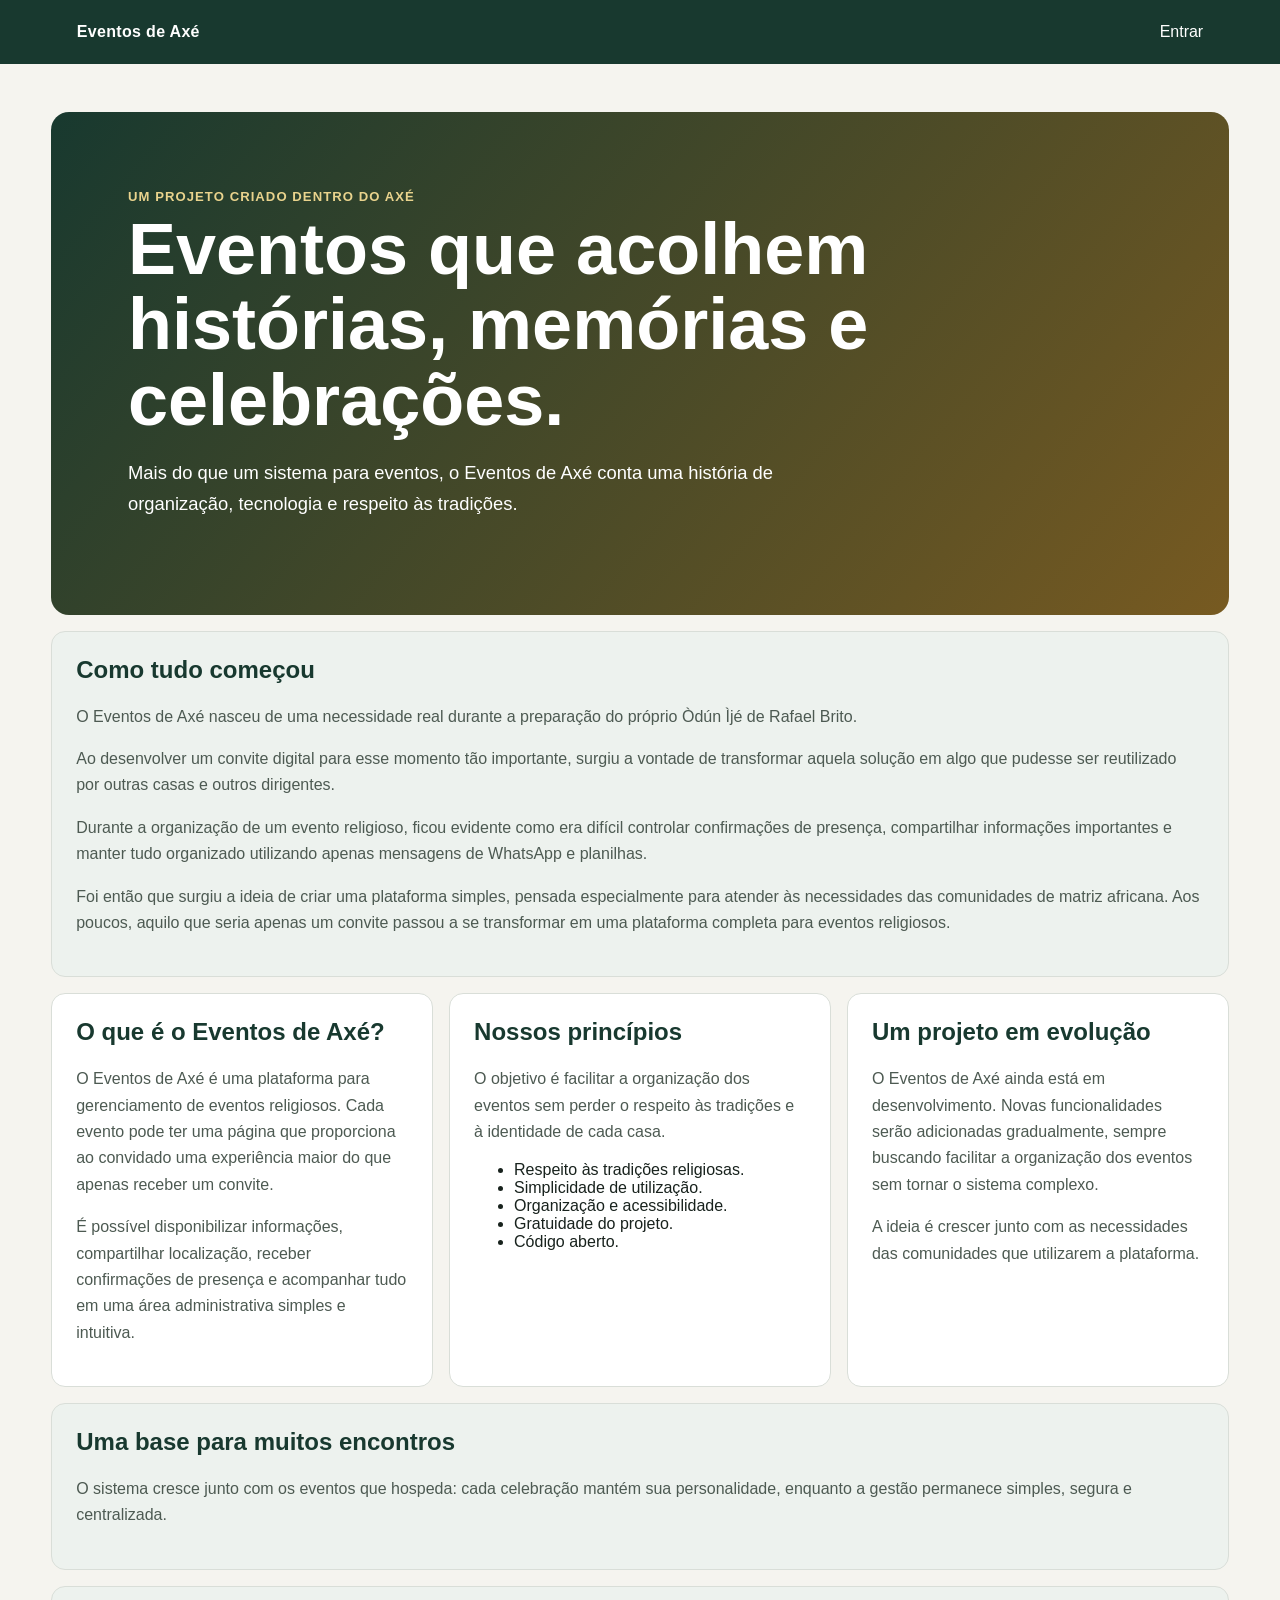
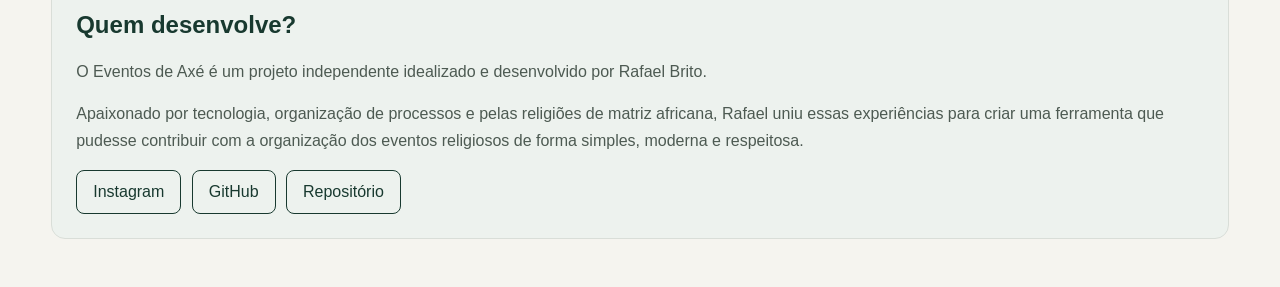
==== index.html @ 7046e620 "Add files via upload" ====
<!doctype html>
<html lang="pt-BR"><head><meta charset="utf-8"><meta name="viewport" content="width=device-width,initial-scale=1"><title>Eventos de Axé</title><link rel="stylesheet" href="assets/css/portal.css"><link rel="stylesheet" href="assets/css/performance.css"></head>
<body><header class="portal-header"><a href="#/" class="brand">Eventos de Axé</a><nav id="navigation"></nav></header><main id="app" class="portal-main" aria-live="polite"></main><script src="assets/js/config.js"></script><script src="assets/js/session.js"></script><script src="assets/js/app.js"></script><script src="assets/js/api.js"></script><script src="js/portal-app.js"></script></body></html>
---- assets/css/portal.css ----
:root{font-family:Inter,Arial,sans-serif;color:#18221d;background:#f5f4ef}*{box-sizing:border-box}body{margin:0}.portal-header{min-height:64px;padding:0 6vw;display:flex;align-items:center;justify-content:space-between;background:#18392f;color:#fff}.brand{font-weight:800;color:#fff;text-decoration:none;letter-spacing:.02em}.portal-header nav{display:flex;gap:1rem;align-items:center;flex-wrap:wrap;justify-content:flex-end}.portal-header nav a,.portal-header nav button{color:#fff;background:none;border:0;font:inherit;cursor:pointer;text-decoration:none}.portal-main{width:min(1180px,92vw);margin:3rem auto}.panel{background:#fff;border-radius:18px;padding:clamp(1.5rem,4vw,3.5rem);box-shadow:0 12px 35px #18392f14}.home-panel{padding:0;background:none;box-shadow:none}.institutional-hero{padding:clamp(2rem,6vw,5rem);border-radius:18px;background:linear-gradient(130deg,#18392f,#775a21);color:#fff}.institutional-hero .eyebrow{color:#e9d38d}.institutional-hero h1{max-width:760px;margin:.5rem 0 1rem;font-size:clamp(2.2rem,6vw,4.5rem);line-height:1.05}.institutional-lead{max-width:650px;font-size:1.15rem;line-height:1.7}.institutional-grid{display:grid;grid-template-columns:repeat(3,1fr);gap:1rem;margin-top:1rem}.institutional-grid article,.institutional-note{border:1px solid #d9ded8;border-radius:14px;padding:1.5rem;background:#fff}.institutional-grid h2,.institutional-note h2{margin-top:0;color:#18392f}.institutional-grid p,.institutional-note p{color:#4d5a52;line-height:1.65}.institutional-note{margin-top:1rem;background:#edf2ee}.stack{display:grid;gap:1rem}.grid,.event-grid{display:grid;grid-template-columns:repeat(auto-fit,minmax(240px,1fr));gap:1rem}.card{border:1px solid #d9ded8;border-radius:12px;padding:1.25rem;background:#fff}.card h2{margin-top:0}.button{display:inline-block;border:1px solid #18392f;border-radius:8px;background:#18392f;color:#fff;padding:.75rem 1rem;font-weight:700;text-decoration:none;cursor:pointer;font:inherit}.button.secondary{background:transparent;color:#18392f}.button.danger{background:#a72d29;border-color:#a72d29;padding:.45rem .7rem;font-size:.88rem}.form{display:grid;gap:1rem;max-width:520px}.compact-form{max-width:none}.form label{display:grid;gap:.4rem;font-weight:700}.form input{padding:.75rem;border:1px solid #aab5ad;border-radius:8px;font:inherit;width:100%}.message{min-height:1.25rem}.error{color:#9d1e16}.muted{color:#5e6a63}.eyebrow{margin:0 0 .35rem;color:#65756b;font-size:.82rem;font-weight:800;letter-spacing:.08em;text-transform:uppercase}.page-heading{display:flex;align-items:flex-start;justify-content:space-between;gap:1rem;margin-bottom:2rem}.page-heading h1{margin:.1rem 0 .35rem}.admin-layout,.profile-grid{display:grid;grid-template-columns:repeat(2,minmax(0,1fr));gap:1rem;align-items:start}.profile-grid{grid-template-columns:repeat(3,minmax(0,1fr))}.admin-section{margin-top:2.5rem}.section-title-row{display:flex;align-items:center;justify-content:space-between;margin-bottom:1rem}.section-title-row h2{margin:0}.section-title-row span{display:grid;place-items:center;min-width:2rem;height:2rem;border-radius:99px;background:#e8efe9;color:#18392f;font-weight:800}.event-card{display:flex;flex-direction:column;align-items:flex-start;gap:.65rem}.event-card h2{margin:0}.card-actions{display:flex;gap:.65rem;flex-wrap:wrap;margin-top:auto}.table-wrap{overflow-x:auto;border:1px solid #d9ded8;border-radius:12px}.table-wrap table{width:100%;border-collapse:collapse;min-width:600px}.table-wrap th,.table-wrap td{padding:.9rem;text-align:left;border-bottom:1px solid #e6eae6}.table-wrap tr:last-child td{border:0}.table-wrap th{background:#f4f7f4}.event-frame{width:100%;min-height:1200px;border:0;border-radius:12px;background:#fff}.dashboard-panel{padding:clamp(1rem,2vw,1.5rem)}.dashboard-heading{padding:0 1rem;margin-bottom:1rem}.text-link{color:#18392f}@media(max-width:800px){.institutional-grid,.admin-layout,.profile-grid{grid-template-columns:1fr}.portal-header{padding:1rem 4vw;gap:.75rem;align-items:flex-start}.portal-main{margin:1.5rem auto}.panel{padding:1.25rem}.page-heading{flex-direction:column}.dashboard-heading{padding:0}.event-frame{min-height:1100px}}@media(max-width:520px){.portal-header nav{gap:.65rem;font-size:.9rem}.card-actions .button{width:100%;text-align:center}}
---- assets/css/performance.css ----
.frame-loading{display:flex;align-items:center;justify-content:center;gap:.7rem;min-height:180px;border:1px solid #d9ded8;border-radius:12px;color:#526158;font-weight:700}.frame-loading span{width:1.2rem;height:1.2rem;border:3px solid #cbd8ce;border-top-color:#18392f;border-radius:50%;animation:frame-spin .75s linear infinite}@keyframes frame-spin{to{transform:rotate(360deg)}}@media(prefers-reduced-motion:reduce){.frame-loading span{animation:none}}
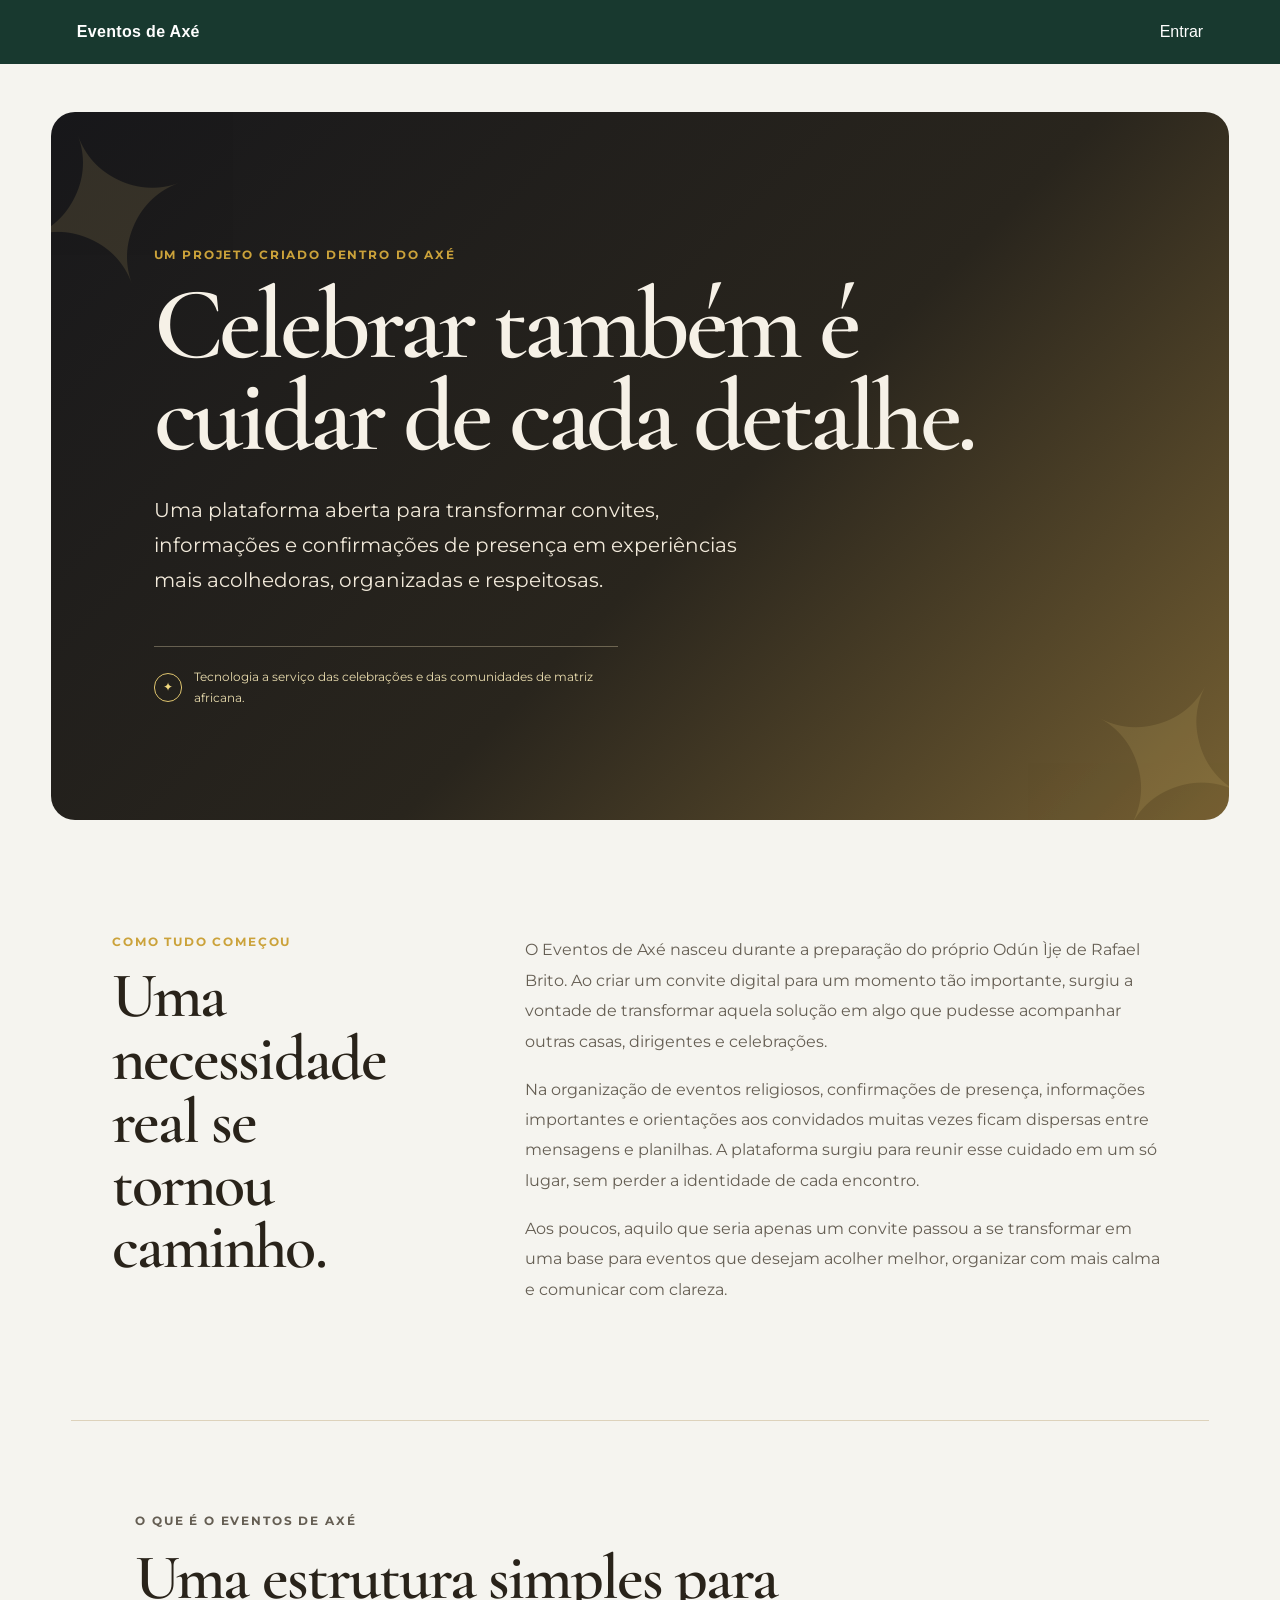
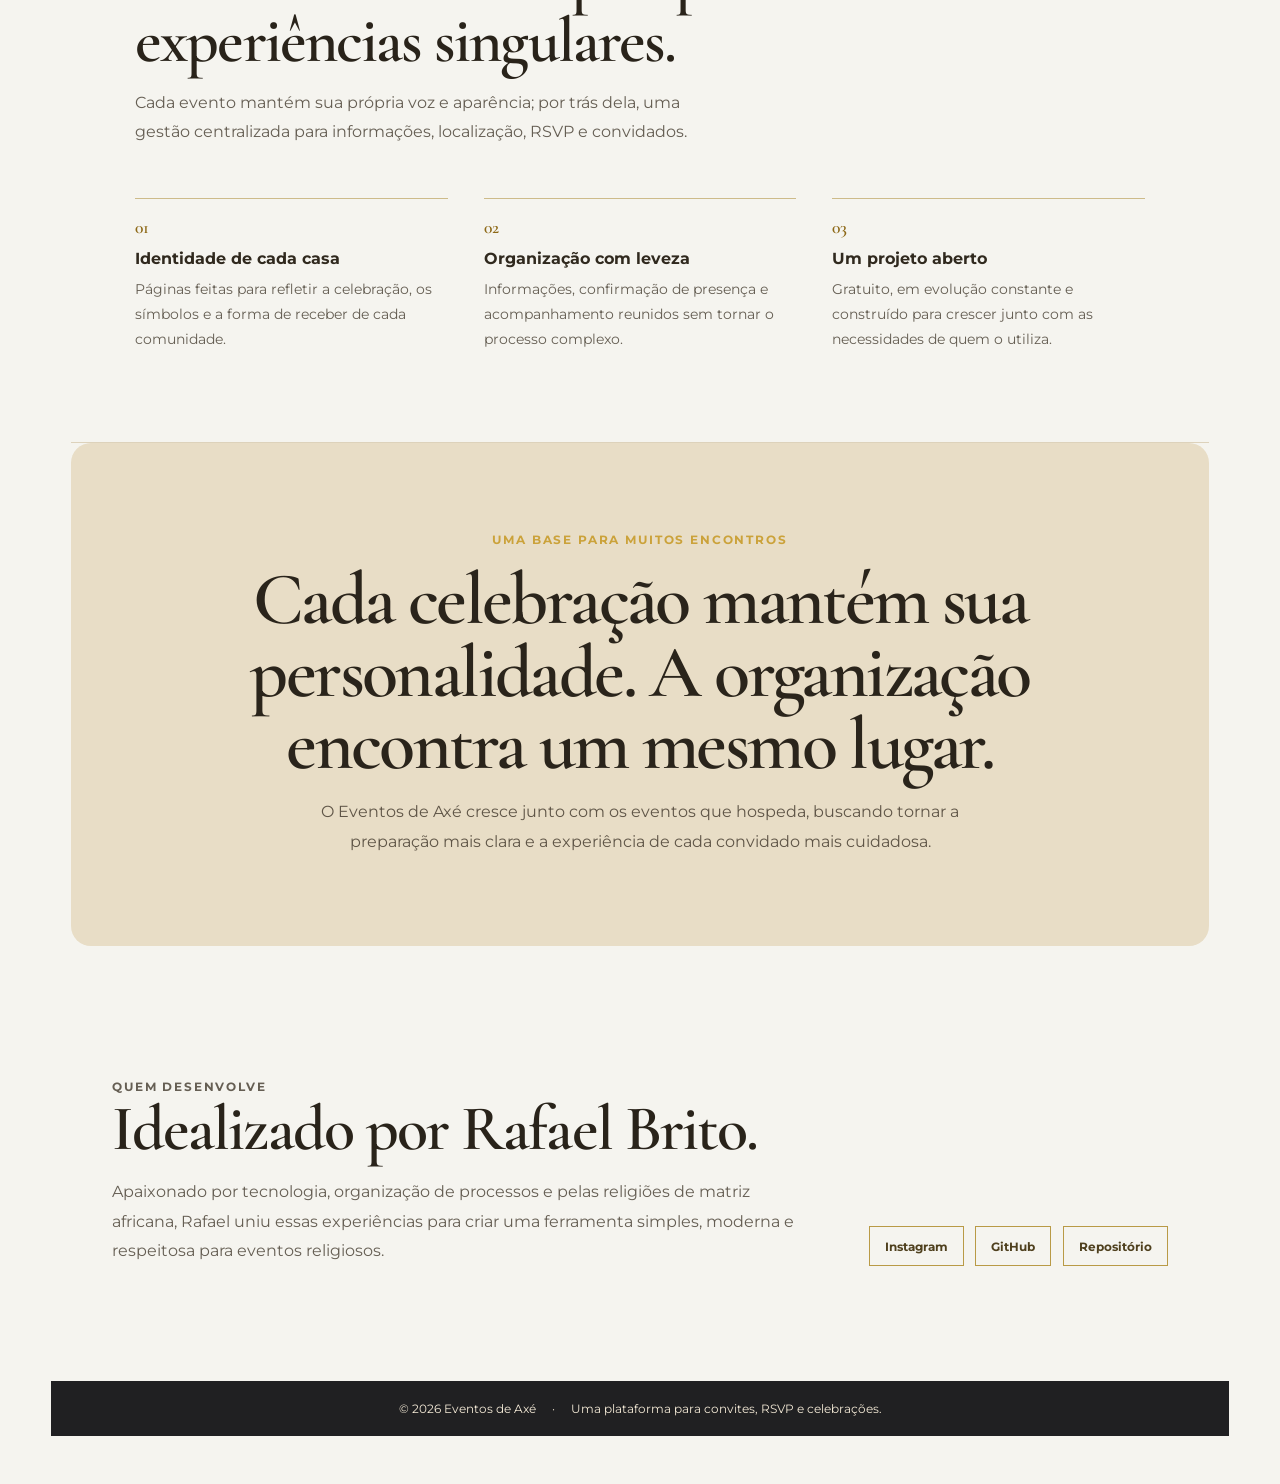
==== commit 6a086065: "Add files via upload" ====
--- a/index.html
+++ b/index.html
@@ -1,3 +1,3 @@
 <!doctype html>
-<html lang="pt-BR"><head><meta charset="utf-8"><meta name="viewport" content="width=device-width,initial-scale=1"><title>Eventos de Axé</title><link rel="stylesheet" href="assets/css/portal.css"><link rel="stylesheet" href="assets/css/performance.css"></head>
+<html lang="pt-BR"><head><meta charset="utf-8"><meta name="viewport" content="width=device-width,initial-scale=1"><meta name="description" content="Eventos de Axé: uma plataforma aberta para organizar convites, RSVP e celebrações com respeito às tradições."><title>Eventos de Axé</title><link rel="preconnect" href="https://fonts.googleapis.com"><link rel="preconnect" href="https://fonts.gstatic.com" crossorigin><link href="https://fonts.googleapis.com/css2?family=Cormorant+Garamond:ital,wght@0,500;0,600;0,700;1,500;1,600&family=Montserrat:wght@400;500;600;700&display=swap" rel="stylesheet"><link rel="stylesheet" href="assets/css/portal.css"><link rel="stylesheet" href="assets/css/performance.css"><link rel="stylesheet" href="assets/css/home-editorial.css"></head>
 <body><header class="portal-header"><a href="#/" class="brand">Eventos de Axé</a><nav id="navigation"></nav></header><main id="app" class="portal-main" aria-live="polite"></main><script src="assets/js/config.js"></script><script src="assets/js/session.js"></script><script src="assets/js/app.js"></script><script src="assets/js/api.js"></script><script src="js/portal-app.js"></script></body></html>
--- a/assets/css/home-editorial.css
+++ b/assets/css/home-editorial.css
@@ -0,0 +1,41 @@
+/* Página institucional: linguagem editorial compartilhada com os eventos. */
+.home-panel { --ink: #202022; --cream: #f6f1e7; --paper: #eee5d4; --gold: #cba23a; --gold-deep: #8d6816; --muted: #655e53; color: var(--ink); font-family: Montserrat, Arial, sans-serif; }
+.home-panel .system-hero { position: relative; overflow: hidden; padding: clamp(4.5rem, 11vw, 8.5rem) clamp(1.5rem, 8vw, 8rem) clamp(4.5rem, 9vw, 7rem); border-radius: 1.5rem; background: linear-gradient(135deg, #18181b 0%, #29251d 56%, #aa8841 130%); color: var(--cream); }
+.home-panel .system-hero::before, .home-panel .system-hero::after { position: absolute; color: #ebcf7a; font: 13rem/1 "Cormorant Garamond", Georgia, serif; opacity: .13; content: "✦"; }
+.home-panel .system-hero::before { top: .2rem; left: -1.9rem; transform: rotate(-20deg); }
+.home-panel .system-hero::after { right: -1.4rem; bottom: -3rem; transform: rotate(28deg); }
+.home-panel .system-hero > * { position: relative; z-index: 1; }
+.home-panel .system-kicker, .home-panel .system-overline { margin: 0 0 1rem; color: var(--gold); font-size: .72rem; font-weight: 700; letter-spacing: .16em; text-transform: uppercase; }
+.home-panel .system-hero h1 { max-width: 52rem; margin: 0; font: 600 clamp(3.25rem, 8vw, 6.6rem)/.9 "Cormorant Garamond", Georgia, serif; letter-spacing: -.04em; }
+.home-panel .system-lead { max-width: 39rem; margin: 1.9rem 0 0; color: #f2eadb; font-size: clamp(1rem, 1.8vw, 1.22rem); line-height: 1.8; }
+.home-panel .system-hero-note { display: flex; gap: .75rem; align-items: center; max-width: 29rem; margin: 3rem 0 0; padding-top: 1.25rem; border-top: 1px solid #f4e6bf52; color: #e9dcae; font-size: .78rem; line-height: 1.65; }
+.home-panel .system-hero-note span { display: grid; flex: 0 0 auto; place-items: center; width: 1.8rem; height: 1.8rem; border: 1px solid #dec46e; border-radius: 50%; color: #f2d97e; }
+.home-panel .editorial-section { width: min(100%, 66rem); margin: 0 auto; padding: clamp(4.5rem, 9vw, 7.5rem) 0; }
+.home-panel .story-layout { display: grid; grid-template-columns: minmax(11rem, .7fr) minmax(0, 1.45fr); gap: clamp(2.2rem, 8vw, 8rem); align-items: start; }
+.home-panel .story-layout h2, .home-panel .principles-heading h2, .home-panel .developer-copy h2 { margin: 0; color: #29231a; font: 600 clamp(2.75rem, 5vw, 4.2rem)/.98 "Cormorant Garamond", Georgia, serif; letter-spacing: -.03em; }
+.home-panel .story-copy { color: var(--muted); font-size: 1rem; line-height: 1.9; }
+.home-panel .story-copy p { margin: 0 0 1.1rem; }
+.home-panel .story-copy p:last-child { margin-bottom: 0; }
+.home-panel .principles { width: min(100% - 2.5rem, 78rem); margin: 0 auto; padding: clamp(3.5rem, 7vw, 6rem) clamp(1.25rem, 5vw, 4.25rem); border-block: 1px solid #ddd2bb; }
+.home-panel .principles-heading { max-width: 42rem; }
+.home-panel .principles-heading p { max-width: 35rem; color: var(--muted); line-height: 1.8; }
+.home-panel .principles-grid { display: grid; grid-template-columns: repeat(3, 1fr); gap: 2.25rem; margin-top: 3.25rem; }
+.home-panel .principle { padding-top: 1.1rem; border-top: 1px solid #cdbb8a; }
+.home-panel .principle span { color: var(--gold-deep); font: 600 1.1rem "Cormorant Garamond", Georgia, serif; }
+.home-panel .principle h3 { margin: .7rem 0 .55rem; color: #30291e; font-size: 1rem; }
+.home-panel .principle p { margin: 0; color: var(--muted); font-size: .9rem; line-height: 1.75; }
+.home-panel .system-statement { position: relative; overflow: hidden; width: min(100% - 2.5rem, 78rem); margin: 0 auto; padding: clamp(3.5rem, 7vw, 6rem) clamp(1.5rem, 8vw, 7rem); border-radius: 1.25rem; background: #e8ddc6; text-align: center; }
+.home-panel .system-statement h2 { max-width: 49rem; margin: .3rem auto 1rem; color: #2a241b; font: 600 clamp(2.7rem, 5.8vw, 4.8rem)/.98 "Cormorant Garamond", Georgia, serif; letter-spacing: -.035em; }
+.home-panel .system-statement p:last-child { max-width: 41rem; margin: 0 auto; color: #5f5547; line-height: 1.85; }
+.home-panel .developer { display: grid; grid-template-columns: minmax(0, 1fr) auto; gap: 2.5rem; align-items: end; width: min(100%, 66rem); margin: 0 auto; padding: clamp(4.5rem, 9vw, 7.5rem) 0; }
+.home-panel .developer-copy { max-width: 44rem; }
+.home-panel .developer-copy p { margin: 1rem 0 0; color: var(--muted); line-height: 1.85; }
+.home-panel .developer-links { display: flex; gap: .7rem; flex-wrap: wrap; }
+.home-panel .developer-links a { padding: .7rem .95rem; border: 1px solid #b99a46; color: #4f401e; font-size: .76rem; font-weight: 700; text-decoration: none; transition: background .2s ease, color .2s ease; }
+.home-panel .developer-links a:hover, .home-panel .developer-links a:focus-visible { background: #27231e; color: #fff; outline: 0; }
+.home-panel .system-footer { display: flex; justify-content: center; gap: .65rem 1rem; padding: 1.25rem; background: #202022; color: #f4ead7; font-size: .75rem; text-align: center; flex-wrap: wrap; }
+.home-panel .system-footer p { margin: 0; }
+.home-panel .system-footer a { color: inherit; text-decoration: none; }
+.home-panel .system-footer a:hover { text-decoration: underline; }
+@media (max-width: 760px) { .home-panel .story-layout, .home-panel .principles-grid, .home-panel .developer { grid-template-columns: 1fr; } .home-panel .story-layout { gap: 1.4rem; } .home-panel .principles-grid { gap: 1.6rem; } .home-panel .developer { gap: 1.8rem; } }
+@media (max-width: 520px) { .home-panel .system-hero { border-radius: 0; margin-inline: -4vw; } .home-panel .system-statement { width: 100%; border-radius: 0; } .home-panel .principles { width: 100%; } .home-panel .system-footer { font-size: .7rem; } }
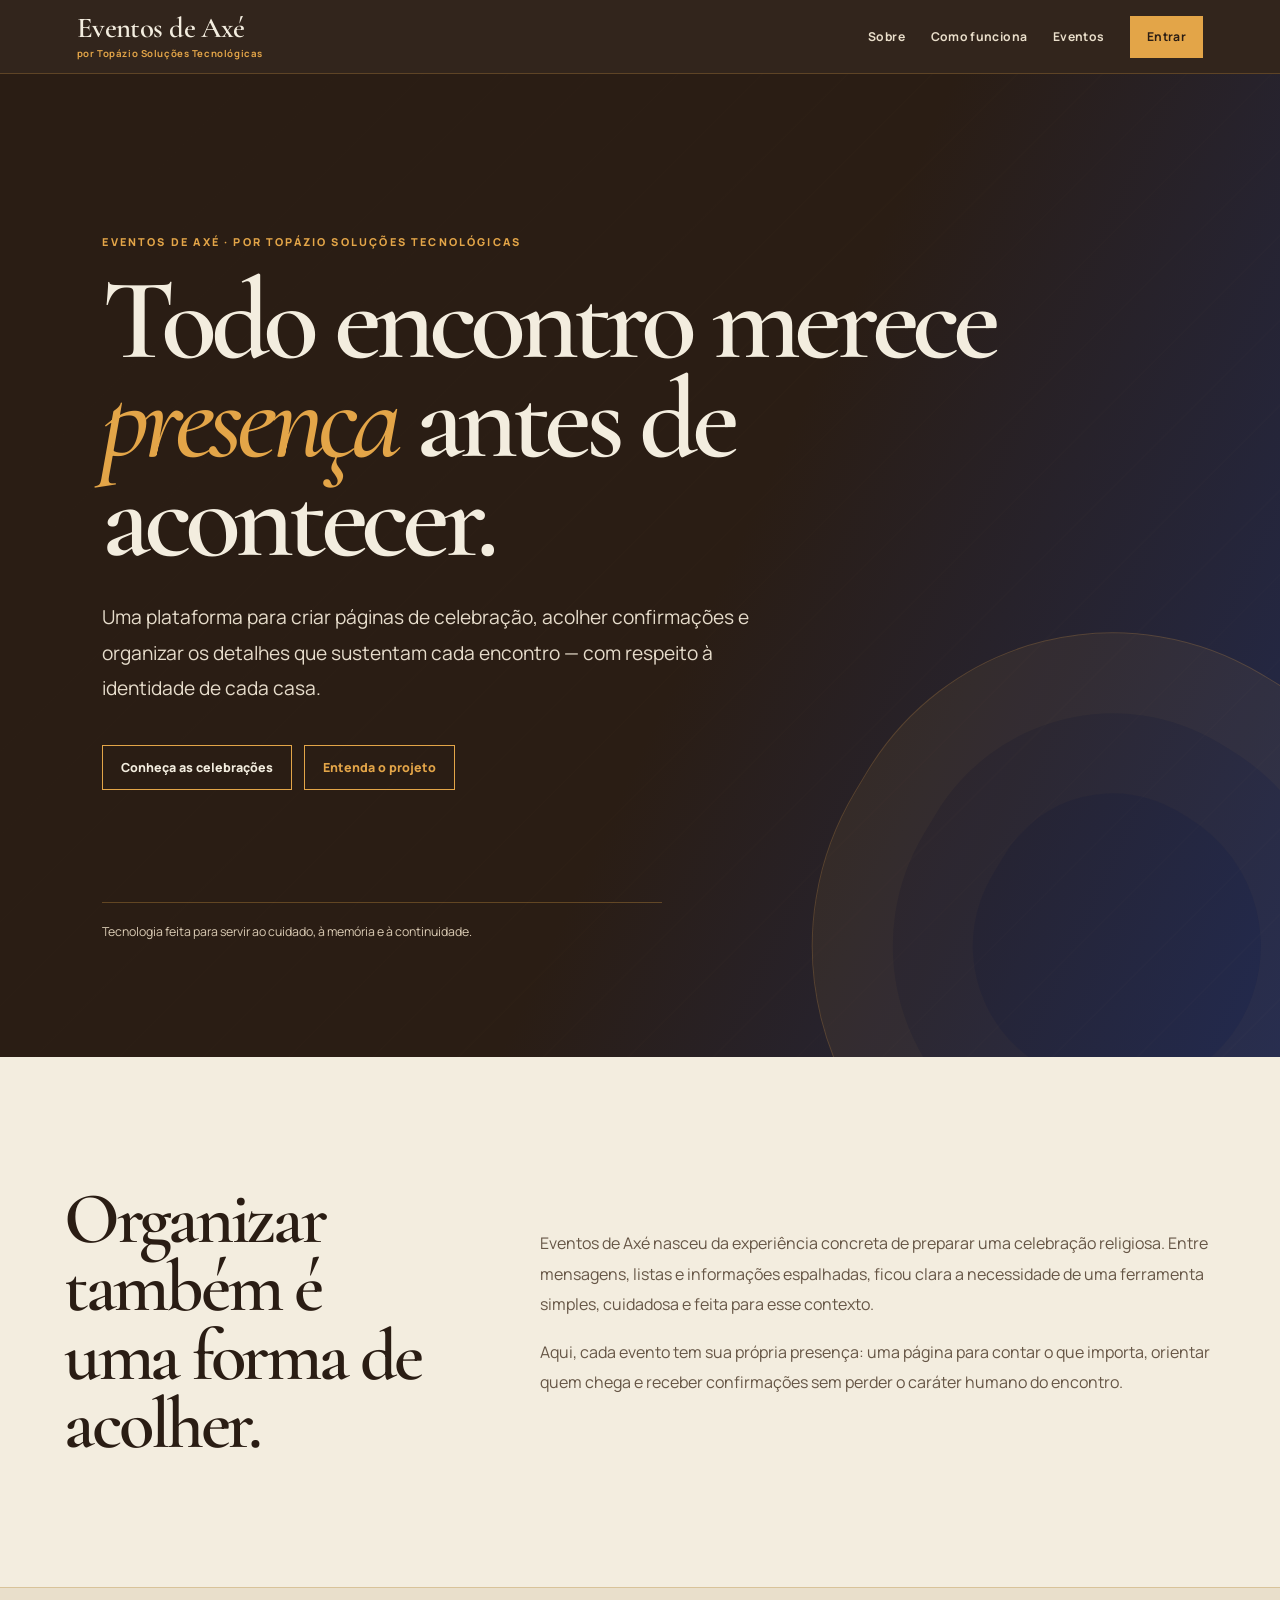
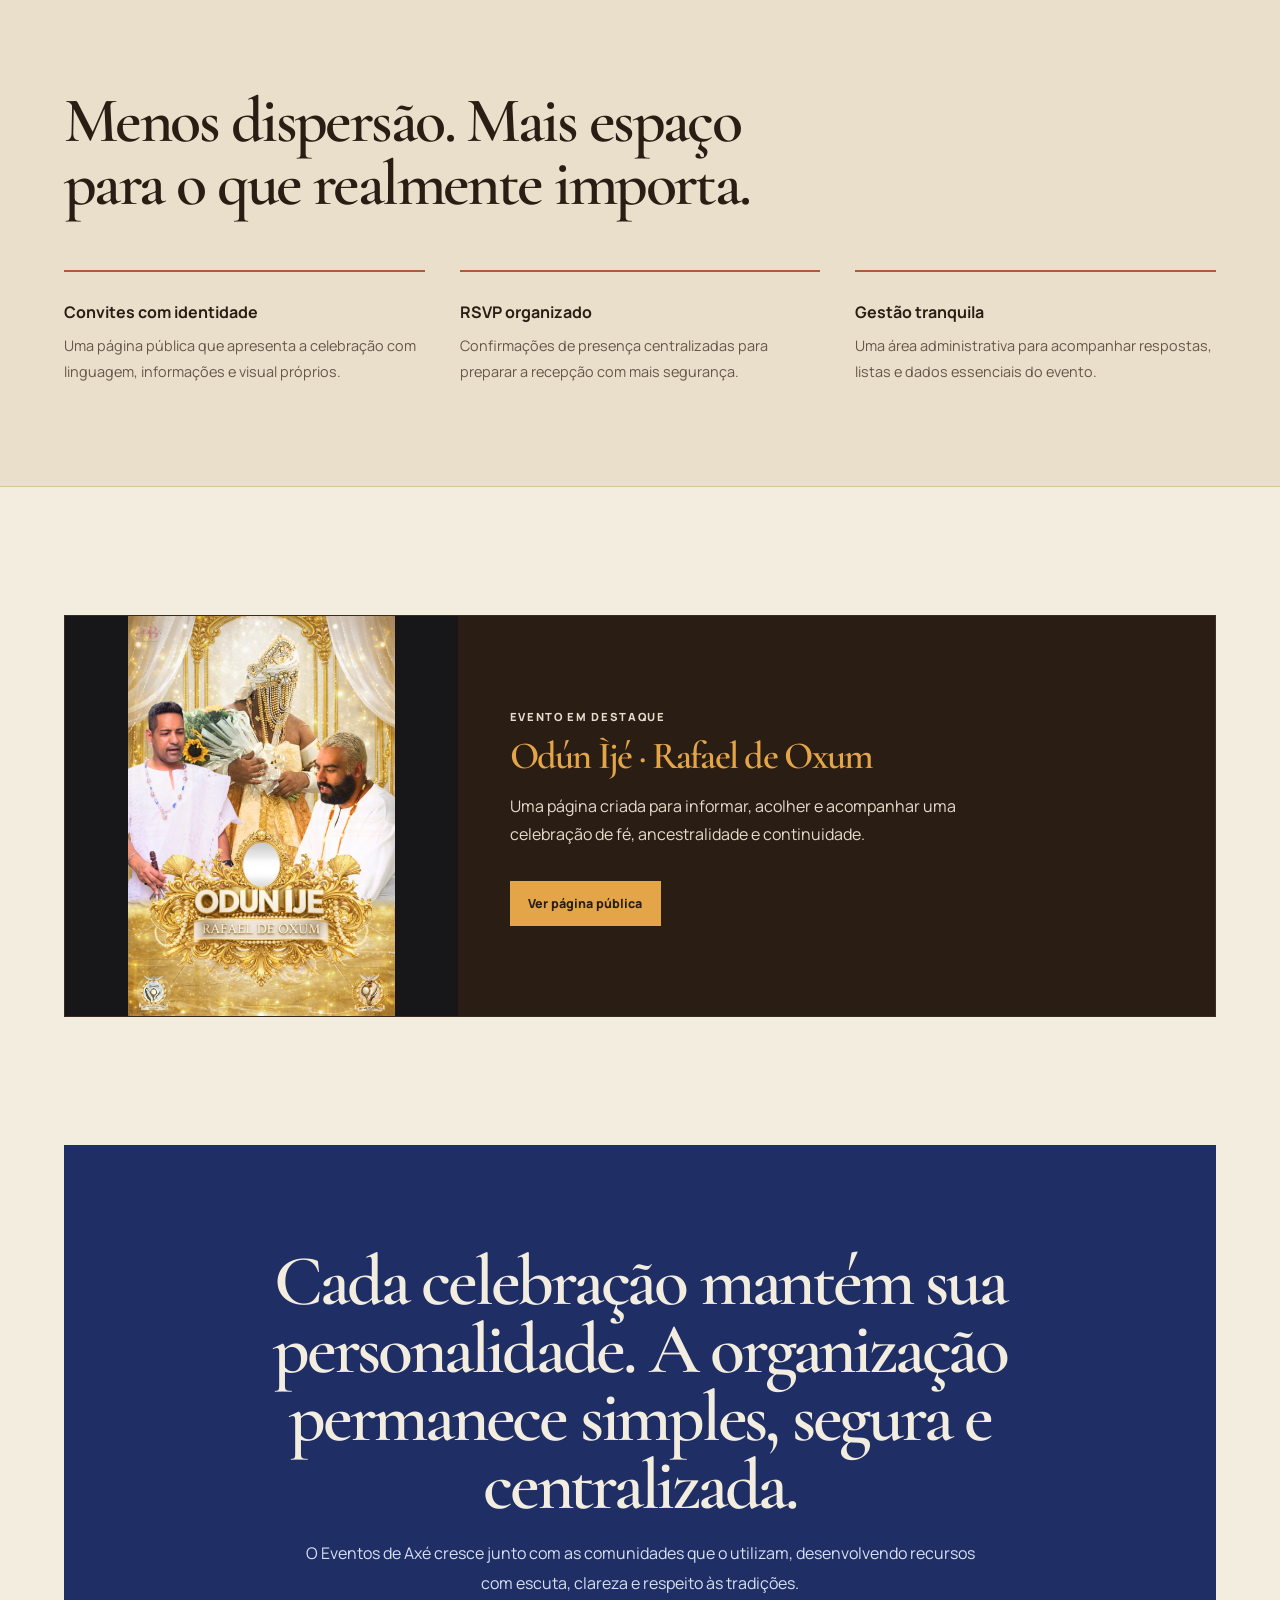
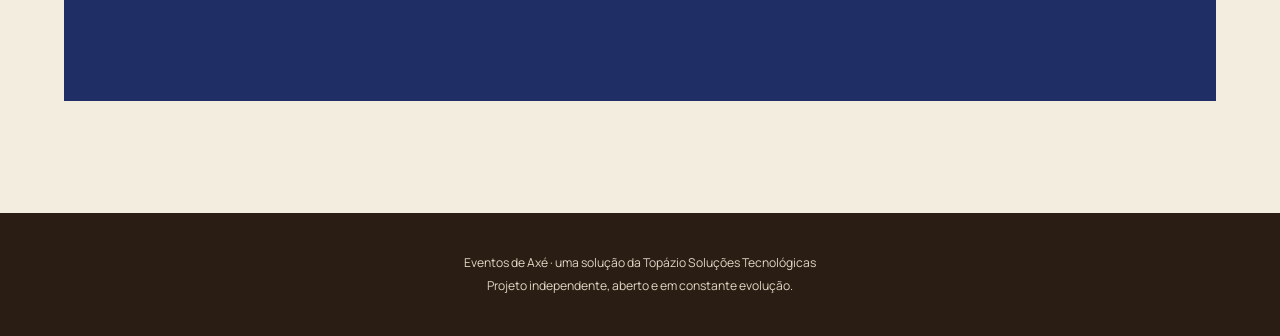
==== commit 49498f7f: "Add files via upload" ====
--- a/index.html
+++ b/index.html
@@ -1,3 +1,24 @@
 <!doctype html>
-<html lang="pt-BR"><head><meta charset="utf-8"><meta name="viewport" content="width=device-width,initial-scale=1"><meta name="description" content="Eventos de Axé: uma plataforma aberta para organizar convites, RSVP e celebrações com respeito às tradições."><title>Eventos de Axé</title><link rel="preconnect" href="https://fonts.googleapis.com"><link rel="preconnect" href="https://fonts.gstatic.com" crossorigin><link href="https://fonts.googleapis.com/css2?family=Cormorant+Garamond:ital,wght@0,500;0,600;0,700;1,500;1,600&family=Montserrat:wght@400;500;600;700&display=swap" rel="stylesheet"><link rel="stylesheet" href="assets/css/portal.css"><link rel="stylesheet" href="assets/css/performance.css"><link rel="stylesheet" href="assets/css/home-editorial.css"></head>
-<body><header class="portal-header"><a href="#/" class="brand">Eventos de Axé</a><nav id="navigation"></nav></header><main id="app" class="portal-main" aria-live="polite"></main><script src="assets/js/config.js"></script><script src="assets/js/session.js"></script><script src="assets/js/app.js"></script><script src="assets/js/api.js"></script><script src="js/portal-app.js"></script></body></html>
+<html lang="pt-BR">
+<head>
+  <meta charset="utf-8">
+  <meta name="viewport" content="width=device-width, initial-scale=1">
+  <meta name="theme-color" content="#2a1d14">
+  <meta name="description" content="Eventos de Axé: páginas de celebração, RSVP e gestão para eventos de comunidades de matriz africana.">
+  <title>Eventos de Axé</title>
+  <link rel="preconnect" href="https://fonts.googleapis.com">
+  <link rel="preconnect" href="https://fonts.gstatic.com" crossorigin>
+  <link href="https://fonts.googleapis.com/css2?family=Cormorant+Garamond:ital,wght@0,500;0,600;0,700;1,500;1,600&family=Manrope:wght@400;500;600;700;800&display=swap" rel="stylesheet">
+  <link rel="stylesheet" href="assets/css/portal.css">
+  <link rel="stylesheet" href="assets/css/performance.css">
+  <link rel="stylesheet" href="assets/css/home-editorial.css">
+</head>
+<body>
+  <header class="portal-header">
+    <a href="#/" class="brand" aria-label="Eventos de Axé — início"><span>Eventos de Axé</span><small>por Topázio Soluções Tecnológicas</small></a>
+    <nav id="navigation" aria-label="Navegação principal"></nav>
+  </header>
+  <main id="app" class="portal-main" aria-live="polite"></main>
+  <script src="assets/js/config.js"></script><script src="assets/js/session.js"></script><script src="assets/js/app.js"></script><script src="assets/js/api.js"></script><script src="js/portal-app.js"></script>
+</body>
+</html>
--- a/assets/css/portal.css
+++ b/assets/css/portal.css
@@ -1 +1,8 @@
-:root{font-family:Inter,Arial,sans-serif;color:#18221d;background:#f5f4ef}*{box-sizing:border-box}body{margin:0}.portal-header{min-height:64px;padding:0 6vw;display:flex;align-items:center;justify-content:space-between;background:#18392f;color:#fff}.brand{font-weight:800;color:#fff;text-decoration:none;letter-spacing:.02em}.portal-header nav{display:flex;gap:1rem;align-items:center;flex-wrap:wrap;justify-content:flex-end}.portal-header nav a,.portal-header nav button{color:#fff;background:none;border:0;font:inherit;cursor:pointer;text-decoration:none}.portal-main{width:min(1180px,92vw);margin:3rem auto}.panel{background:#fff;border-radius:18px;padding:clamp(1.5rem,4vw,3.5rem);box-shadow:0 12px 35px #18392f14}.home-panel{padding:0;background:none;box-shadow:none}.institutional-hero{padding:clamp(2rem,6vw,5rem);border-radius:18px;background:linear-gradient(130deg,#18392f,#775a21);color:#fff}.institutional-hero .eyebrow{color:#e9d38d}.institutional-hero h1{max-width:760px;margin:.5rem 0 1rem;font-size:clamp(2.2rem,6vw,4.5rem);line-height:1.05}.institutional-lead{max-width:650px;font-size:1.15rem;line-height:1.7}.institutional-grid{display:grid;grid-template-columns:repeat(3,1fr);gap:1rem;margin-top:1rem}.institutional-grid article,.institutional-note{border:1px solid #d9ded8;border-radius:14px;padding:1.5rem;background:#fff}.institutional-grid h2,.institutional-note h2{margin-top:0;color:#18392f}.institutional-grid p,.institutional-note p{color:#4d5a52;line-height:1.65}.institutional-note{margin-top:1rem;background:#edf2ee}.stack{display:grid;gap:1rem}.grid,.event-grid{display:grid;grid-template-columns:repeat(auto-fit,minmax(240px,1fr));gap:1rem}.card{border:1px solid #d9ded8;border-radius:12px;padding:1.25rem;background:#fff}.card h2{margin-top:0}.button{display:inline-block;border:1px solid #18392f;border-radius:8px;background:#18392f;color:#fff;padding:.75rem 1rem;font-weight:700;text-decoration:none;cursor:pointer;font:inherit}.button.secondary{background:transparent;color:#18392f}.button.danger{background:#a72d29;border-color:#a72d29;padding:.45rem .7rem;font-size:.88rem}.form{display:grid;gap:1rem;max-width:520px}.compact-form{max-width:none}.form label{display:grid;gap:.4rem;font-weight:700}.form input{padding:.75rem;border:1px solid #aab5ad;border-radius:8px;font:inherit;width:100%}.message{min-height:1.25rem}.error{color:#9d1e16}.muted{color:#5e6a63}.eyebrow{margin:0 0 .35rem;color:#65756b;font-size:.82rem;font-weight:800;letter-spacing:.08em;text-transform:uppercase}.page-heading{display:flex;align-items:flex-start;justify-content:space-between;gap:1rem;margin-bottom:2rem}.page-heading h1{margin:.1rem 0 .35rem}.admin-layout,.profile-grid{display:grid;grid-template-columns:repeat(2,minmax(0,1fr));gap:1rem;align-items:start}.profile-grid{grid-template-columns:repeat(3,minmax(0,1fr))}.admin-section{margin-top:2.5rem}.section-title-row{display:flex;align-items:center;justify-content:space-between;margin-bottom:1rem}.section-title-row h2{margin:0}.section-title-row span{display:grid;place-items:center;min-width:2rem;height:2rem;border-radius:99px;background:#e8efe9;color:#18392f;font-weight:800}.event-card{display:flex;flex-direction:column;align-items:flex-start;gap:.65rem}.event-card h2{margin:0}.card-actions{display:flex;gap:.65rem;flex-wrap:wrap;margin-top:auto}.table-wrap{overflow-x:auto;border:1px solid #d9ded8;border-radius:12px}.table-wrap table{width:100%;border-collapse:collapse;min-width:600px}.table-wrap th,.table-wrap td{padding:.9rem;text-align:left;border-bottom:1px solid #e6eae6}.table-wrap tr:last-child td{border:0}.table-wrap th{background:#f4f7f4}.event-frame{width:100%;min-height:1200px;border:0;border-radius:12px;background:#fff}.dashboard-panel{padding:clamp(1rem,2vw,1.5rem)}.dashboard-heading{padding:0 1rem;margin-bottom:1rem}.text-link{color:#18392f}@media(max-width:800px){.institutional-grid,.admin-layout,.profile-grid{grid-template-columns:1fr}.portal-header{padding:1rem 4vw;gap:.75rem;align-items:flex-start}.portal-main{margin:1.5rem auto}.panel{padding:1.25rem}.page-heading{flex-direction:column}.dashboard-heading{padding:0}.event-frame{min-height:1100px}}@media(max-width:520px){.portal-header nav{gap:.65rem;font-size:.9rem}.card-actions .button{width:100%;text-align:center}}
+:root { color: #2a1d14; background: #f3eddf; font-family: Manrope, Arial, sans-serif; }
+* { box-sizing: border-box; } html { scroll-behavior: smooth; } body { margin: 0; min-width: 320px; background: #f3eddf; } button,input { font: inherit; }
+.portal-header { position: sticky; z-index: 20; top: 0; display: flex; min-height: 74px; align-items: center; justify-content: space-between; gap: 1.4rem; padding: .9rem clamp(1.25rem,6vw,6rem); border-bottom: 1px solid #e3a54840; background: #2a1d14f5; backdrop-filter: blur(12px); }
+.brand { display: grid; color: #f3eddf; text-decoration: none; line-height: 1; }.brand span { font: 600 clamp(1.45rem,2.4vw,1.8rem)/1 "Cormorant Garamond",Georgia,serif; letter-spacing: -.02em; }.brand small { margin-top: .38rem; color: #e3a548; font-size: .6rem; font-weight: 700; letter-spacing: .06em; white-space: nowrap; }
+.portal-header nav { display: flex; align-items: center; gap: clamp(.7rem,2vw,1.6rem); }.portal-header nav a,.portal-header nav button { border: 0; color: #eadfcb; background: transparent; font-size: .76rem; font-weight: 700; letter-spacing: .03em; text-decoration: none; cursor: pointer; }.portal-header nav a:hover,.portal-header nav a:focus-visible { color: #e3a548; }.portal-header .nav-action { padding: .72rem 1rem; border: 1px solid #e3a548; color: #2a1d14; background: #e3a548; }.portal-header .nav-action:hover,.portal-header .nav-action:focus-visible { color: #f3eddf; background: transparent; }
+.portal-main { min-height: calc(100vh - 74px); }.panel { width: min(100% - 2.5rem,72rem); margin: clamp(2rem,7vw,5rem) auto; padding: clamp(1.5rem,5vw,4rem); border: 1px solid #d8c39a; background: #fbf8f0; }.page-heading { display: flex; align-items: flex-start; justify-content: space-between; gap: 1rem; margin-bottom: 2.4rem; }.page-heading h1,.admin-section h2,.card h2 { margin: .25rem 0 .55rem; font: 600 clamp(2.4rem,5vw,4rem)/.98 "Cormorant Garamond",Georgia,serif; letter-spacing: -.03em; }.page-heading p,.muted { color: #6b5c4d; line-height: 1.7; }.eyebrow { margin: 0; color: #a35e2e; font-size: .66rem; font-weight: 800; letter-spacing: .18em; text-transform: uppercase; }
+.grid,.event-grid,.admin-layout { display: grid; grid-template-columns: repeat(2,minmax(0,1fr)); gap: 1.25rem; }.card { display: flex; flex-direction: column; gap: .75rem; padding: 1.5rem; border: 1px solid #ddcfaf; background: #f8f1e2; }.card h2 { font-size: 2rem; }.card p { margin: 0; color: #635442; line-height: 1.7; }.form { display: grid; gap: 1rem; }.form label { display: grid; gap: .42rem; color: #3d2a1d; font-size: .8rem; font-weight: 800; }.form input { width: 100%; padding: .8rem .9rem; border: 1px solid #cdbb98; border-radius: 0; color: #2a1d14; background: #fffdf8; outline-color: #e3a548; }.button { display: inline-flex; align-items: center; justify-content: center; width: fit-content; padding: .8rem 1.1rem; border: 1px solid #2a1d14; border-radius: 0; color: #f3eddf; background: #2a1d14; font-size: .78rem; font-weight: 800; text-decoration: none; cursor: pointer; transition: transform .18s ease,background .18s ease; }.button:hover,.button:focus-visible { background: #b05a38; transform: translateY(-2px); }.button.secondary { color: #2a1d14; background: transparent; }.button.danger { border-color: #992d25; background: #992d25; }.card-actions { display: flex; flex-wrap: wrap; gap: .65rem; margin-top: auto; }.message { min-height: 1.3rem; margin: .2rem 0 0; font-size: .86rem; }.message.error { color: #a52d27; }.message.success { color: #306b4c; }.admin-section { margin-top: 3.4rem; }.admin-section > h2 { font-size: 2.3rem; }.event-card .event-slug { color: #a35e2e; font-size: .67rem; font-weight: 800; letter-spacing: .1em; text-transform: uppercase; }.empty-state { padding: 2rem; border: 1px dashed #cdbb98; color: #6b5c4d; text-align: center; }
+@media (max-width:720px) { .portal-header { min-height: 68px; }.portal-header nav a:not(.nav-action) { display:none; }.grid,.event-grid,.admin-layout { grid-template-columns:1fr; }.panel { width:min(100% - 1.5rem,72rem); }.page-heading { flex-direction:column; } }
--- a/assets/css/home-editorial.css
+++ b/assets/css/home-editorial.css
@@ -1,41 +1,5 @@
-/* Página institucional: linguagem editorial compartilhada com os eventos. */
-.home-panel { --ink: #202022; --cream: #f6f1e7; --paper: #eee5d4; --gold: #cba23a; --gold-deep: #8d6816; --muted: #655e53; color: var(--ink); font-family: Montserrat, Arial, sans-serif; }
-.home-panel .system-hero { position: relative; overflow: hidden; padding: clamp(4.5rem, 11vw, 8.5rem) clamp(1.5rem, 8vw, 8rem) clamp(4.5rem, 9vw, 7rem); border-radius: 1.5rem; background: linear-gradient(135deg, #18181b 0%, #29251d 56%, #aa8841 130%); color: var(--cream); }
-.home-panel .system-hero::before, .home-panel .system-hero::after { position: absolute; color: #ebcf7a; font: 13rem/1 "Cormorant Garamond", Georgia, serif; opacity: .13; content: "✦"; }
-.home-panel .system-hero::before { top: .2rem; left: -1.9rem; transform: rotate(-20deg); }
-.home-panel .system-hero::after { right: -1.4rem; bottom: -3rem; transform: rotate(28deg); }
-.home-panel .system-hero > * { position: relative; z-index: 1; }
-.home-panel .system-kicker, .home-panel .system-overline { margin: 0 0 1rem; color: var(--gold); font-size: .72rem; font-weight: 700; letter-spacing: .16em; text-transform: uppercase; }
-.home-panel .system-hero h1 { max-width: 52rem; margin: 0; font: 600 clamp(3.25rem, 8vw, 6.6rem)/.9 "Cormorant Garamond", Georgia, serif; letter-spacing: -.04em; }
-.home-panel .system-lead { max-width: 39rem; margin: 1.9rem 0 0; color: #f2eadb; font-size: clamp(1rem, 1.8vw, 1.22rem); line-height: 1.8; }
-.home-panel .system-hero-note { display: flex; gap: .75rem; align-items: center; max-width: 29rem; margin: 3rem 0 0; padding-top: 1.25rem; border-top: 1px solid #f4e6bf52; color: #e9dcae; font-size: .78rem; line-height: 1.65; }
-.home-panel .system-hero-note span { display: grid; flex: 0 0 auto; place-items: center; width: 1.8rem; height: 1.8rem; border: 1px solid #dec46e; border-radius: 50%; color: #f2d97e; }
-.home-panel .editorial-section { width: min(100%, 66rem); margin: 0 auto; padding: clamp(4.5rem, 9vw, 7.5rem) 0; }
-.home-panel .story-layout { display: grid; grid-template-columns: minmax(11rem, .7fr) minmax(0, 1.45fr); gap: clamp(2.2rem, 8vw, 8rem); align-items: start; }
-.home-panel .story-layout h2, .home-panel .principles-heading h2, .home-panel .developer-copy h2 { margin: 0; color: #29231a; font: 600 clamp(2.75rem, 5vw, 4.2rem)/.98 "Cormorant Garamond", Georgia, serif; letter-spacing: -.03em; }
-.home-panel .story-copy { color: var(--muted); font-size: 1rem; line-height: 1.9; }
-.home-panel .story-copy p { margin: 0 0 1.1rem; }
-.home-panel .story-copy p:last-child { margin-bottom: 0; }
-.home-panel .principles { width: min(100% - 2.5rem, 78rem); margin: 0 auto; padding: clamp(3.5rem, 7vw, 6rem) clamp(1.25rem, 5vw, 4.25rem); border-block: 1px solid #ddd2bb; }
-.home-panel .principles-heading { max-width: 42rem; }
-.home-panel .principles-heading p { max-width: 35rem; color: var(--muted); line-height: 1.8; }
-.home-panel .principles-grid { display: grid; grid-template-columns: repeat(3, 1fr); gap: 2.25rem; margin-top: 3.25rem; }
-.home-panel .principle { padding-top: 1.1rem; border-top: 1px solid #cdbb8a; }
-.home-panel .principle span { color: var(--gold-deep); font: 600 1.1rem "Cormorant Garamond", Georgia, serif; }
-.home-panel .principle h3 { margin: .7rem 0 .55rem; color: #30291e; font-size: 1rem; }
-.home-panel .principle p { margin: 0; color: var(--muted); font-size: .9rem; line-height: 1.75; }
-.home-panel .system-statement { position: relative; overflow: hidden; width: min(100% - 2.5rem, 78rem); margin: 0 auto; padding: clamp(3.5rem, 7vw, 6rem) clamp(1.5rem, 8vw, 7rem); border-radius: 1.25rem; background: #e8ddc6; text-align: center; }
-.home-panel .system-statement h2 { max-width: 49rem; margin: .3rem auto 1rem; color: #2a241b; font: 600 clamp(2.7rem, 5.8vw, 4.8rem)/.98 "Cormorant Garamond", Georgia, serif; letter-spacing: -.035em; }
-.home-panel .system-statement p:last-child { max-width: 41rem; margin: 0 auto; color: #5f5547; line-height: 1.85; }
-.home-panel .developer { display: grid; grid-template-columns: minmax(0, 1fr) auto; gap: 2.5rem; align-items: end; width: min(100%, 66rem); margin: 0 auto; padding: clamp(4.5rem, 9vw, 7.5rem) 0; }
-.home-panel .developer-copy { max-width: 44rem; }
-.home-panel .developer-copy p { margin: 1rem 0 0; color: var(--muted); line-height: 1.85; }
-.home-panel .developer-links { display: flex; gap: .7rem; flex-wrap: wrap; }
-.home-panel .developer-links a { padding: .7rem .95rem; border: 1px solid #b99a46; color: #4f401e; font-size: .76rem; font-weight: 700; text-decoration: none; transition: background .2s ease, color .2s ease; }
-.home-panel .developer-links a:hover, .home-panel .developer-links a:focus-visible { background: #27231e; color: #fff; outline: 0; }
-.home-panel .system-footer { display: flex; justify-content: center; gap: .65rem 1rem; padding: 1.25rem; background: #202022; color: #f4ead7; font-size: .75rem; text-align: center; flex-wrap: wrap; }
-.home-panel .system-footer p { margin: 0; }
-.home-panel .system-footer a { color: inherit; text-decoration: none; }
-.home-panel .system-footer a:hover { text-decoration: underline; }
-@media (max-width: 760px) { .home-panel .story-layout, .home-panel .principles-grid, .home-panel .developer { grid-template-columns: 1fr; } .home-panel .story-layout { gap: 1.4rem; } .home-panel .principles-grid { gap: 1.6rem; } .home-panel .developer { gap: 1.8rem; } }
-@media (max-width: 520px) { .home-panel .system-hero { border-radius: 0; margin-inline: -4vw; } .home-panel .system-statement { width: 100%; border-radius: 0; } .home-panel .principles { width: 100%; } .home-panel .system-footer { font-size: .7rem; } }
+.home-panel { overflow: hidden; color:#2a1d14; }.home-hero { position:relative; overflow:hidden; min-height:min(760px,calc(100vh - 74px)); padding:clamp(5rem,13vw,10rem) clamp(1.25rem,8vw,9rem) clamp(4rem,8vw,7rem); background:#2a1d14; color:#f3eddf; }.home-hero::before { position:absolute; inset:0; background-image:linear-gradient(115deg,#2a1d14 11%,#2a1d14cc 55%,#1f2f66b8),repeating-linear-gradient(135deg,transparent 0 58px,#e3a5480c 59px 60px); content:""; }.home-hero::after { position:absolute; right:-9rem; bottom:-12rem; width:38rem; height:38rem; border:1px solid #e3a54840; border-radius:48% 52% 50% 50%; box-shadow:inset 0 0 0 5rem #e3a5480a,inset 0 0 0 10rem #e3a54808; content:""; transform:rotate(31deg); }.home-hero__content { position:relative; z-index:1; width:min(100%,65rem); }.home-kicker { margin:0 0 1.35rem; color:#e3a548; font-size:.68rem; font-weight:800; letter-spacing:.2em; text-transform:uppercase; }.home-hero h1 { max-width:58rem; margin:0; font:600 clamp(3.6rem,9vw,8rem)/.86 "Cormorant Garamond",Georgia,serif; letter-spacing:-.055em; }.home-hero h1 em { color:#e3a548; font-weight:500; }.home-lead { max-width:42rem; margin:2rem 0 0; color:#e6dccb; font-size:clamp(1rem,1.7vw,1.2rem); line-height:1.85; }.home-actions { display:flex; flex-wrap:wrap; gap:.8rem; margin-top:2.4rem; }.home-actions .button { border-color:#e3a548; }.home-actions .button.secondary { color:#e3a548; }.hero-footnote { max-width:35rem; margin-top:clamp(4rem,10vw,7rem); padding-top:1.2rem; border-top:1px solid #e3a5484d; color:#dacbb4; font-size:.77rem; line-height:1.65; }
+.home-section { width:min(100% - 2.5rem,72rem); margin:0 auto; padding:clamp(4.75rem,10vw,8.5rem) 0; }.home-section--split { display:grid; grid-template-columns:minmax(10rem,.72fr) minmax(0,1.35fr); gap:clamp(2rem,9vw,9rem); }.home-section h2 { max-width:36rem; margin:0; font:600 clamp(2.8rem,5.7vw,5rem)/.94 "Cormorant Garamond",Georgia,serif; letter-spacing:-.045em; }.home-copy { color:#665646; font-size:1rem; line-height:1.9; }.home-copy p { margin:0 0 1.1rem; }.feature-band { padding:clamp(4rem,8vw,7rem) max(1.25rem,calc((100vw - 72rem) / 2)); border-block:1px solid #d8c39a; background:#e9dfcb; }.feature-band__heading { max-width:44rem; }.feature-band h2 { margin:0; font:600 clamp(2.7rem,5vw,4.5rem)/.98 "Cormorant Garamond",Georgia,serif; letter-spacing:-.04em; }.feature-list { display:grid; grid-template-columns:repeat(3,1fr); gap:2.2rem; margin-top:3.4rem; }.feature-list article { padding-top:1.15rem; border-top:2px solid #b05a38; }.feature-list h3 { margin:.65rem 0; font-size:1rem; }.feature-list p { margin:0; color:#665646; font-size:.9rem; line-height:1.75; }
+.event-spotlight { display:grid; grid-template-columns:minmax(15rem,.65fr) minmax(0,1.25fr); overflow:hidden; margin:0; border:1px solid #3d2b1d; background:#2a1d14; color:#f3eddf; }.event-spotlight__image { min-height:25rem; background:#171719 url('../../eventos/odun-ije-rafael-oxum/img/convite-compartilhamento.jpg') center/contain no-repeat; }.event-spotlight__content { display:flex; flex-direction:column; justify-content:center; padding:clamp(2rem,4vw,3.5rem); }.event-kicker { margin:0; color:#e3a548; font-size:.7rem; font-weight:800; letter-spacing:.15em; text-transform:uppercase; }.event-spotlight h2 { margin:.65rem 0 1rem; color:#e3a548; font-size:clamp(1.9rem,3vw,2.7rem); line-height:1; white-space:nowrap; }.event-spotlight p { max-width:31rem; margin:0; color:#e6dccb; line-height:1.8; }.event-spotlight .button { margin-top:2rem; border-color:#e3a548; color:#2a1d14; background:#e3a548; }.platform-statement { width:min(100% - 2.5rem,72rem); margin:0 auto clamp(4rem,9vw,7rem); padding:clamp(3rem,8vw,7rem); background:#1f2f66; color:#f3eddf; text-align:center; }.platform-statement h2 { max-width:50rem; margin:0 auto 1.2rem; font:600 clamp(2.8rem,5.6vw,5rem)/.95 "Cormorant Garamond",Georgia,serif; letter-spacing:-.045em; }.platform-statement p:last-child { max-width:43rem; margin:0 auto; color:#d8dff1; line-height:1.85; }.home-footer { padding:2.25rem 1.25rem; background:#2a1d14; color:#e2d7c4; text-align:center; }.home-footer p { margin:.35rem 0; font-size:.76rem; }.home-footer a { color:#e3a548; text-decoration:none; }.home-footer a:hover { text-decoration:underline; }
+.home-section--split { align-items: center; }
+@media (max-width:760px) { .home-section--split,.feature-list,.event-spotlight { grid-template-columns:1fr; }.feature-list { gap:1.7rem; }.event-spotlight__image { min-height:19rem; }.event-spotlight h2 { white-space:normal; }.home-hero h1 { font-size:clamp(3.4rem,17vw,5.5rem); }.home-section { width:min(100% - 1.5rem,72rem); }.platform-statement { width:100%; margin-bottom:0; } }
